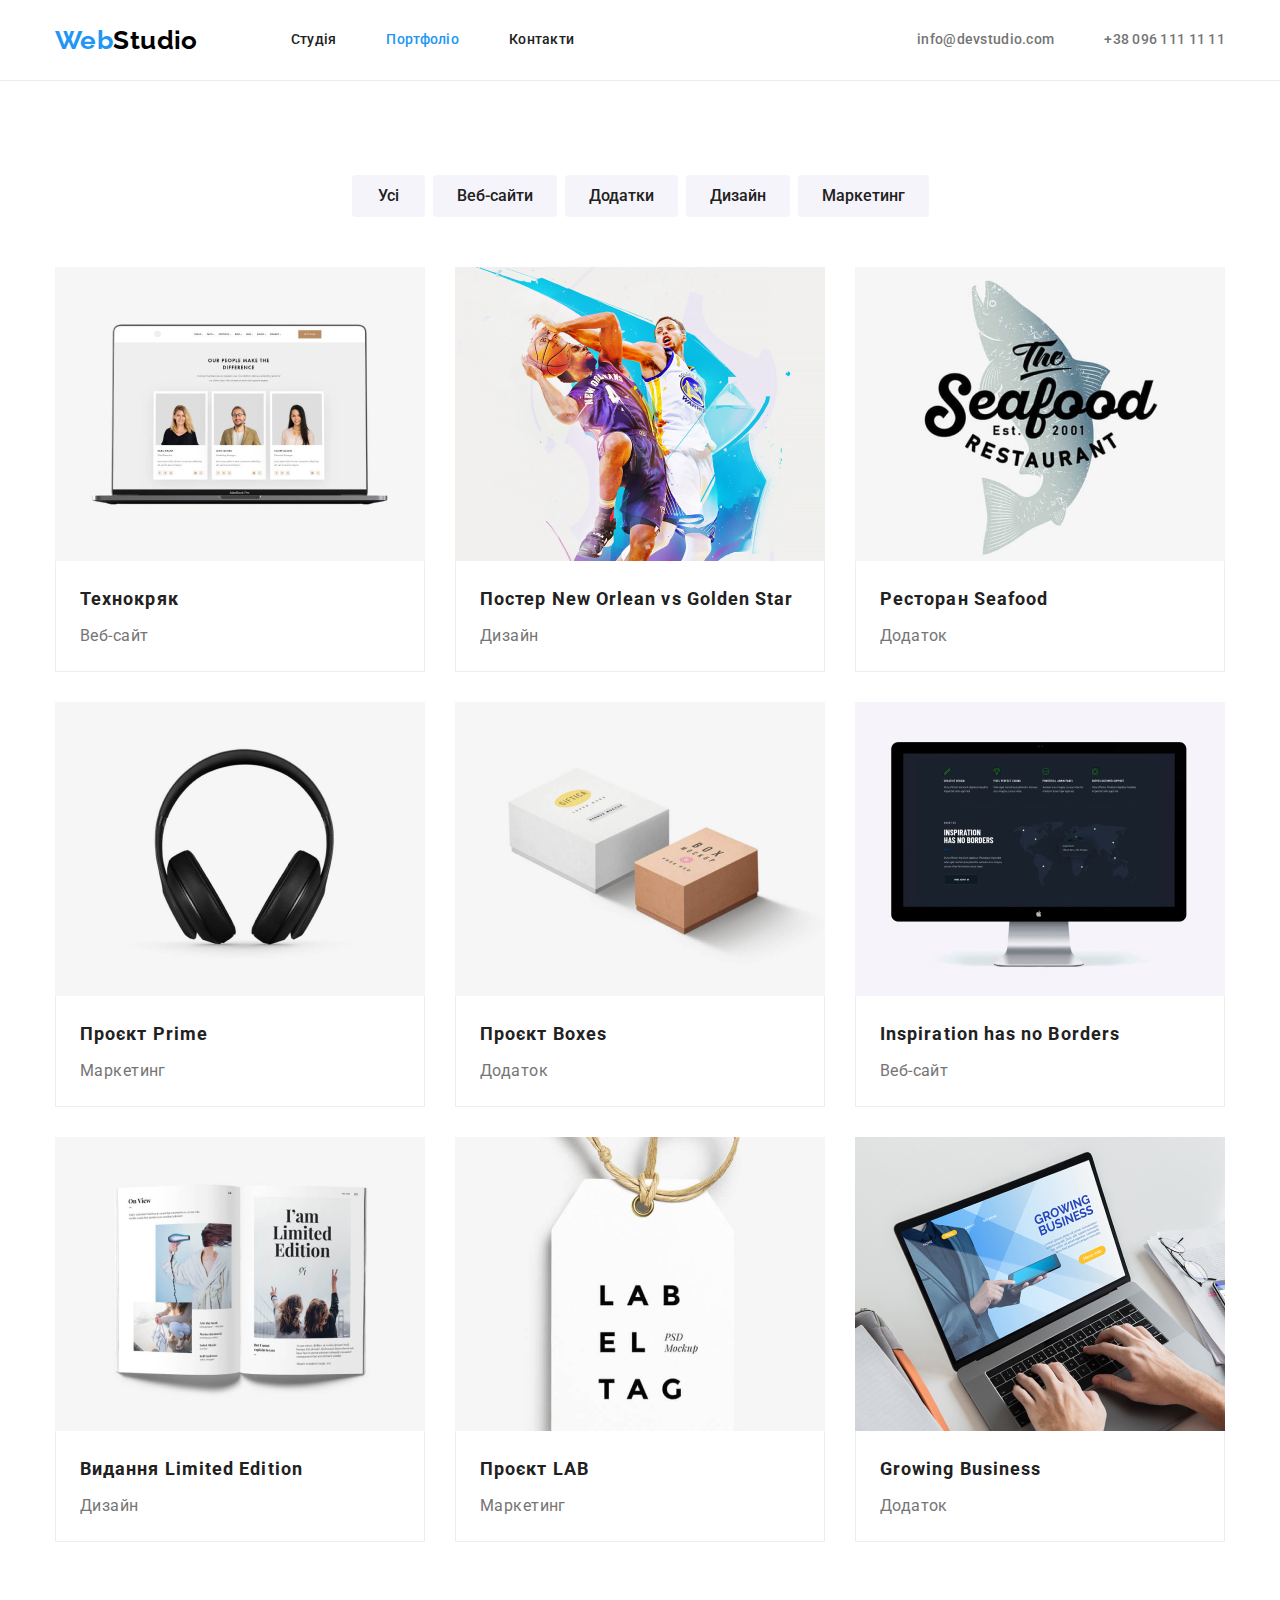
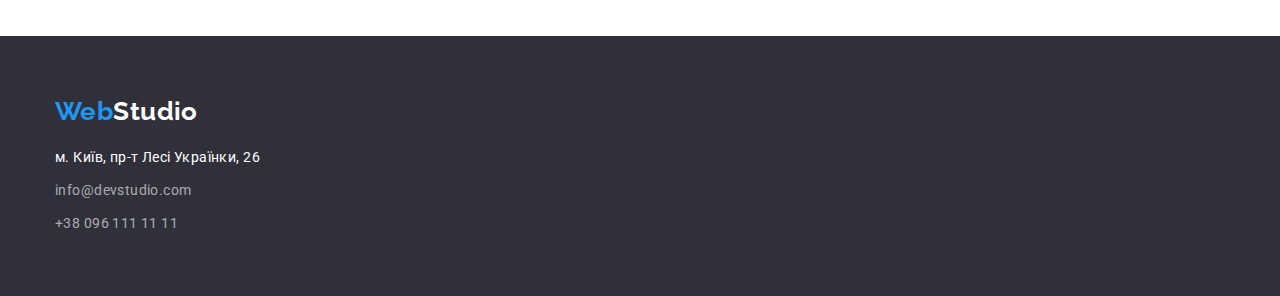
==== portfolio.html @ 375763c1 "Add files via upload" ====
<!DOCTYPE html>
<html lang="uk-UA">
<head>
    <meta charset="UTF-8" />
    <meta http-equiv="X-UA-Compatible" content="IE=edge" />
    <meta name="viewport" content="width=device-width, initial-scale=1.0" />
    <title>Портфоліо</title>
    <link rel="preconnect" href="https://fonts.googleapis.com" />
    <link rel="preconnect" href="https://fonts.gstatic.com" crossorigin />
    <link
        href="https://fonts.googleapis.com/css2?family=Raleway:wght@700&family=Roboto:wght@400;500;700;900&display=swap"
        rel="stylesheet" />
    <link rel="stylesheet"
        href="https://cdnjs.cloudflare.com/ajax/libs/modern-normalize/1.1.0/modern-normalize.min.css" />
    <link rel="stylesheet" href="./css/style.css" />
</head>

<body>
    <!-- Header -->
    <header>
        <div class="container main-nav">
            <nav class="nav">
                <a href="./index.html" class="logo">Web<span class="web">Studio</span></a>
                <!-- Menu Nav -->
                <ul class="site-nav list">
                    <li class="item"><a href="./index.html" class="link">Студія</a></li>
                    <li class="item"><a href="./portfolio.html" class="link current">Портфоліо</a></li>
                    <li class="item"><a href="" class="link">Контакти</a></li>
                </ul>
            </nav>
            <!-- contacts -->
            <ul class="contacts-nav list">
                <li class="item">
                    <a href="mailto:info@devstudio.com" class="contacts">info@devstudio.com</a>
                </li>
                <li class="item">
                    <a href="tel:+380961111111" class="contacts">+38 096 111 11 11</a>
                </li>
            </ul>
        </div>
    </header>
    <!-- Main -->
    <main>
    <!-- Project -->
        <!-- <h1>Наші проекти</h1> -->
     <section class="project section">
        <div class="container">
            <ul class="project-filter list ">
                <li class="item"><button type="button" class="button primary">Усі</button></li>
                <li class="item"><button type="button" class="button primary">Веб-сайти</button></li>
                <li class="item"><button type="button" class="button primary">Додатки</button></li>
                <li class="item"><button type="button" class="button primary">Дизайн</button></li>
                <li class="item"><button type="button" class="button primary">Маркетинг</button></li>
            </ul>
        </div>
        <div class="container">
            <ul class="project-group list">
                <li class="item">
                    <img class="image" src="./images/project-1.jpg"  alt="Технокряк" width="370">
                    <div class="description">
                        <h2 class="second-title">Технокряк</h2>
                        <p>Веб-сайт</p>
                    </div>
                </li>
                <li class="item">
                    <img class="image" src="./images/project-2.jpg"  alt="Постер New Orlean vs Golden Star" width="370">
                    <div class="description">
                        <h2 class="second-title">Постер New Orlean vs Golden Star</h2>
                        <p>Дизайн</p>
                    </div>
                </li>
                <li class="item">
                    <img class="image" src="./images/project-3.jpg"  alt="Ресторан Seafood" width="370">
                    <div class="description">
                        <h2 class="second-title">Ресторан Seafood</h2>
                        <p>Додаток</p>
                    </div>
                </li>
                <li class="item">
                    <img class="image" src="./images/project-4.jpg"  alt="Проєкт Prime" width="370">
                    <div class="description">
                        <h2 class="second-title">Проєкт Prime</h2>
                        <p>Маркетинг</p>
                    </div>
                </li>
                <li class="item">
                    <img class="image" src="./images/project-5.jpg"  alt="ППроєкт Boxes" width="370">
                    <div class="description">
                        <h2 class="second-title">Проєкт Boxes</h2>
                        <p>Додаток</p>
                    </div>
                </li>
                <li class="item">
                    <img class="image" src="./images/project-6.jpg"  alt="Inspiration has no Borders" width="370">
                    <div class="description">
                        <h2 class="second-title">Inspiration has no Borders</h2>
                        <p>Веб-сайт</p>
                    </div>
                </li>
                <li class="item">
                    <img class="image" src="./images/project-7.jpg"  alt="Видання Limited Edition" width="370">
                    <div class="description">
                        <h2 class="second-title">Видання Limited Edition</h2>
                        <p>Дизайн</p>
                    </div>
                </li>
                <li class="item">
                    <img class="image" src="./images/project-8.jpg"  alt="Проєкт LAB" width="370">
                    <div class="description">
                        <h2 class="second-title">Проєкт LAB</h2>
                        <p>Маркетинг</p>
                    </div>
                </li>
                <li class="item">
                    <img class="image" src="./images/project-9.jpg"  alt="Growing Business" width="370">
                    <div class="description">
                        <h2 class="second-title">Growing Business</h2>
                        <p>Додаток</p>
                    </div>
                </li>
            </ul>
        </div>  
        </section>
    </main>
    <!-- Footer -->
<footer class="footer">
    <div class="container">
        <a href="./index.html" class="logo">Web<span class="web">Studio</span></a>
        <address class="address">
            <p>м. Київ, пр-т Лесі Українки, 26</p>
            <a href="mailto:info@devstudio.com" class="mailme">info@devstudio.com</a> <br />
            <a href="tel:+380961111111">+38 096 111 11 11</a>
        </address>
    </div>
</footer>
</body>
</html>
---- css/style.css ----
/* цвет заголовков #212121  */
/* основной цвет #757575 */
/* белый цвет фона #FFFFFF */
/* акцент  #2196F3 */
/* вторичный цвет фона #F5F4FA */
/* футер контакт rgba(255, 255, 255, 0.6) */
/* цвет подвала #2F303A */

:root {
  --primery-text-color: #757575;
  --title-text-color: #212121;
  --accent-color: #2196f3;
  --primary-color-white: #ffffff;
  --color-black: #000;
  --primary-bg-color: #F5F5F5;
  --second-bg-color: #f5f4fa;
  --footer-contact-color: rgba(255, 255, 255, 0.6);
  --footer-order-color: #2F303A;
}

html {
  box-sizing: border-box;
}

img {
  display: block;
  max-width: 100%;
}
body {
  margin: 0px;
  color: var(--primery-text-color);
  font-size: 14px;
  font-family: "Roboto", sans-serif;
  letter-spacing: 0.03em;
}

.list {
  list-style: none;
  padding: 0;
  margin: 0;
}

.section {
  padding-top: 94px;
  padding-bottom: 94px;
}

header {
  background-color: var(--primary-color-white);
  border-bottom: 1px solid #ECECEC;
}

.main-nav,
.site-nav,
.nav,
.contacts-nav {
  display: flex;
}

.main-nav {
  align-items: center;
}
 
.logo {
  color: var(--accent-color);
  font-family: "Raleway", sans-serif;
  font-weight: 700;
  font-size: 26px;
  line-height: 1.19;
  text-decoration: none;
}

.main-nav .logo {
  margin-right: 93px;
  margin-top: auto;
  margin-bottom: auto;
}

.logo:focus {
  color: var(--accent-color);
}

.web {
  color: var(--color-black);
}

/* Menu Nav */

.site-nav .item a {
  display: block;
  padding-top: 32px;
  padding-bottom: 32px;
}

.site-nav .item + .item {
  margin-left: 50px;
}

.site-nav .link {
  color: var(--title-text-color);
  font-weight: 500;
  line-height: 1.14;
  letter-spacing: 0.02em;
  text-decoration: none;
}

.site-nav .link:hover,
.site-nav .link:focus {
  color: var(--accent-color);
}

.site-nav .link.current {
  color: var(--accent-color);
}
/* contacts */

.contacts-nav .contacts {
  color: var(--primery-text-color);
  font-weight: 500;
  line-height: 1.14;
  letter-spacing: 0.02em;
  text-decoration: none;
}

.contacts-nav .contacts:hover,
.contacts-nav .contacts:focus {
  color: var(--accent-color);
}

.contacts-nav .item + .item {
  margin-left: 50px;
}

.contacts-nav {
  margin-left: auto;
}

.contacts-nav .contacts {
  display: block;
  padding-top: 32px;
  padding-bottom: 32px;
}

/* order */

.hero  {
  padding-top: 200px;
  padding-bottom: 200px;
}

.order {
  text-align: center;
  background: var(--footer-order-color);
}

.order-title {
  color: var(--primary-color-white);
  font-weight: 900;
  font-size: 44px;
  line-height: 1.36;
  letter-spacing: 0.06em;
  margin-top: 0;
  margin-bottom: 30px;

}

.order .button {            
  font-weight: 700;
  font-size: 16px;
  line-height: 1.87;
  letter-spacing: 0.06em;
  padding: 10px 32px;
  min-width: 216px;
  border: transparent;
}

/* Features */

.features {
  padding-bottom: 0;
}

.features-list {
  display: flex;
}

.features-list .item + .item {
  margin-left: 30px;
}
.features-list .title {
  min-width: 270px;
  font-weight: 700;
  font-size: 14px;
  line-height: 1.14;
  margin-top: 0;
  margin-bottom: 10px;
  color: var(--title-text-color);
}

.features-list p {
  line-height: 1.71;
  margin-top: 0;
  margin-bottom: 0;
}

/* About US  */

.section-title {
  color: var(--title-text-color);
  font-weight: 700;
  font-size: 36px;
  line-height: 1.16;
  text-align: center;
  margin-top: 0;
  margin-bottom: 50px;
}

.about-list {
  display: flex;
  justify-content: center;
}

.about-item:not(:last-child) {
  margin-right: 30px;

}

/* Team  */

.team {
  background-color: var(--second-bg-color);
}
.team-list{
  display: flex;
  justify-content: space-between;
}

.team-grup .team-list .item + .item {
  margin-lest: 30px;
}

.team-grup .description {
  padding-top: 30px;
  padding-bottom: 30px;
  background-color: var(--primary-color-white);
}
.team-list .title {
  color: var(--title-text-color);
  font-weight: 500;
  font-size: 16px;
  line-height: 1.18;
  text-align: center;
  margin-top: 0;
  margin-bottom: 10px;
}

.team-list p {
  font-size: 16px;
  line-height: 1.18;
  text-align: center;
  margin-top: 0;
  margin-bottom: 0;
}

/* footer */

.footer {
  background: var(--footer-order-color);
  padding-top: 60px;
  padding-bottom: 60px;
}

.footer .logo {
  display: inline-block;
  margin-bottom: 20px;
  
}

.footer .web {
  color: var(--primary-color-white);
}

.footer .address p {
  font-style: normal;
  color: var(--primary-color-white);
  line-height: 1.71;
  margin-top: 0;
  margin-bottom: 9px;
}

 .address a {
  font-style: normal;
  color: var(--footer-contact-color);
  line-height: 1.71;
  text-decoration: none;
  margin-top: 0;
  
}
.footer .mailme{
margin-bottom: 9px;
display: inline-block;
}

/* Buttom */

.button {
  display: inline-block;
  border-radius: 4px;
  padding: 6px 22px;
  min-width: 73px;

  color: var(--primary-color-white);
  background-color: var(--accent-color);
  
  font-family: inherit;
  cursor: pointer;
  text-align: center;

}

.button.primary {
  color: var(--title-text-color);
  background-color: var(--second-bg-color);
}

.button.second {
  color: var(--primary-color-white);
  background-color: var(--accent-color);
}

/* Project */

/* Filter */

.project-filter .item + .item {
  margin-left: 8px;
}

.project-filter .button {
  font-weight: 500;
  font-size: 16px;
  line-height: 1.62;
  padding: 6px 22px;
}

.project-filter .button:hover,
.project-filter .button:focus {
  color: var(--primary-color-white);
  background-color: var(--accent-color);
}

/* Gruop */

.project-filter {
  display: flex;
  justify-content: center;
  margin-bottom: 50px;
}

.project-filter .button {
  border-color: transparent;
}

.project-group {
  display: flex;
  flex-wrap: wrap;
}

.project-group .description {
  padding-top: 20px;
  padding-right: 24px;
  padding-bottom: 20px;
  padding-left: 24px;
  border-right: 1px solid #EEEEEE;
  border-bottom: 1px solid #EEEEEE;
  border-left: 1px solid #EEEEEE;
}


.project-group .item {
  width: calc((100% - 60px)/3);
  margin-right: 30px;
  margin-bottom: 30px;
}

.project-group .item:nth-last-child(-n + 3){
  margin-bottom: 0;
}

.project-group .item:nth-child(3n) {
  margin-right: 0;
}

.project-group .image {
  display: block;
}

.project-group .second-title {
  color: var(--title-text-color);
  font-weight: 700;
  font-size: 18px;
  line-height: 2;
  letter-spacing: 0.06em;
  margin-top: 0px;
  margin-bottom: 4px;
}

.project .project-group p {
  font-size: 16px;
  line-height: 1.87;
  margin-top: 0;
  margin-bottom: 0;
}

.container {
  width: 1200px;
  padding-left: 15px;
  padding-right: 15px;
  margin-left:  auto;
  margin-right: auto;
  /* outline: 1px solid red;
} */
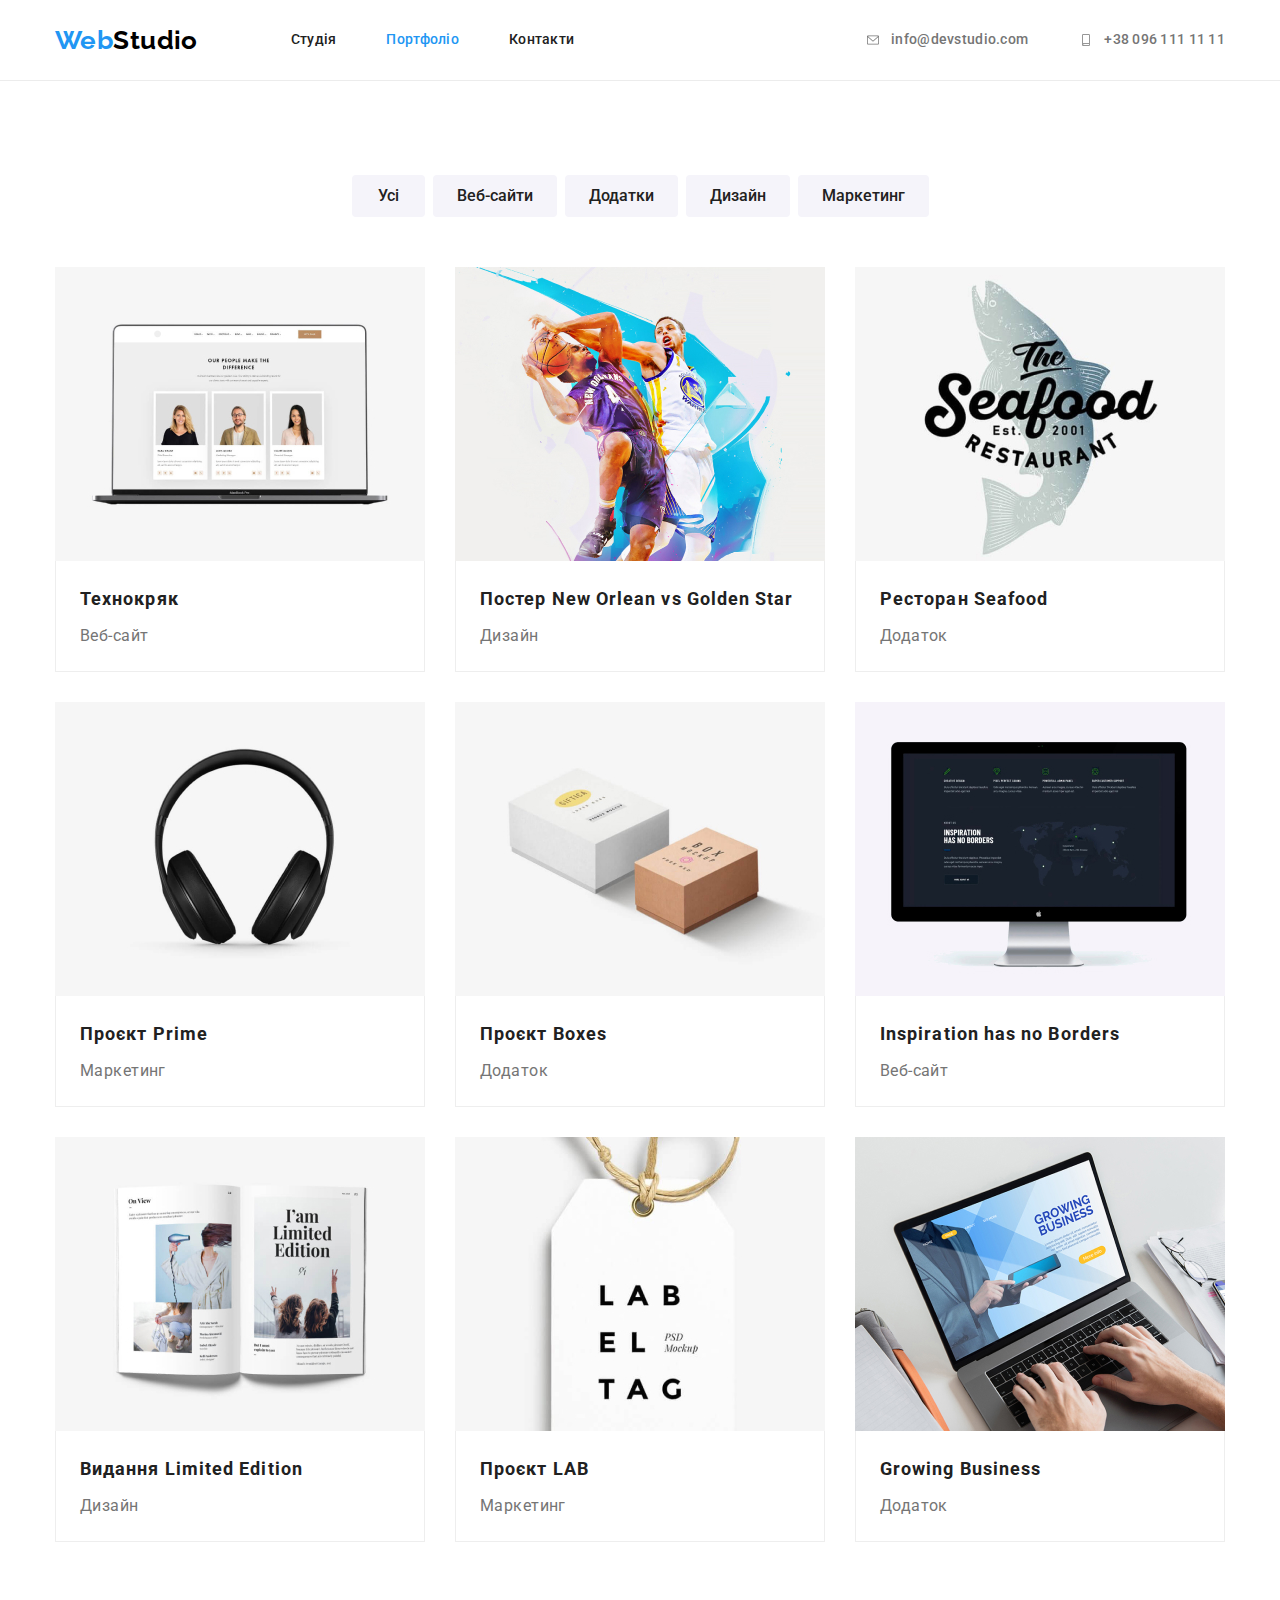
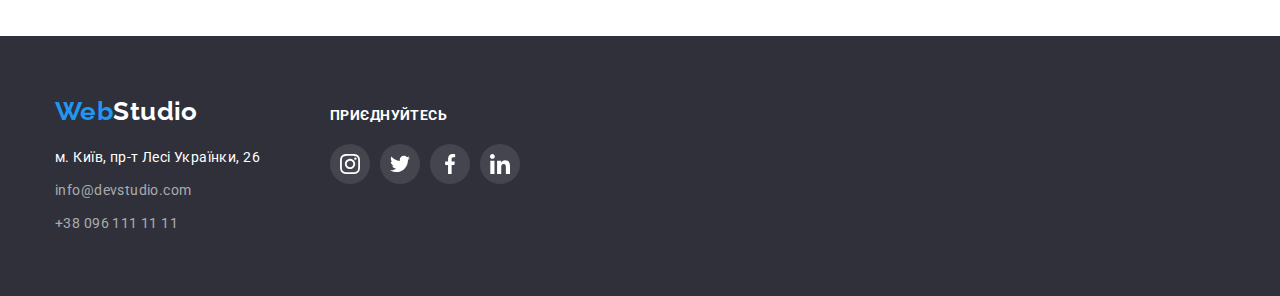
==== commit 4c34cee7: "all done" ====
--- a/portfolio.html
+++ b/portfolio.html
@@ -17,28 +17,40 @@
 
 <body>
     <!-- Header -->
-    <header>
-        <div class="container main-nav">
-            <nav class="nav">
-                <a href="./index.html" class="logo">Web<span class="web">Studio</span></a>
-                <!-- Menu Nav -->
-                <ul class="site-nav list">
-                    <li class="item"><a href="./index.html" class="link">Студія</a></li>
-                    <li class="item"><a href="./portfolio.html" class="link current">Портфоліо</a></li>
-                    <li class="item"><a href="" class="link">Контакти</a></li>
-                </ul>
-            </nav>
-            <!-- contacts -->
-            <ul class="contacts-nav list">
-                <li class="item">
-                    <a href="mailto:info@devstudio.com" class="contacts">info@devstudio.com</a>
-                </li>
-                <li class="item">
-                    <a href="tel:+380961111111" class="contacts">+38 096 111 11 11</a>
-                </li>
+<header>
+    <div class="container main-nav">
+        <nav class="nav">
+            <a href="./index.html" class="logo">Web<span class="web">Studio</span></a>
+            <!-- Menu Nav -->
+            <ul class="site-nav list">
+                <li class="item"><a href="./index.html" class="link">Студія</a></li>
+                <li class="item"><a href="./portfolio.html" class="link current">Портфоліо</a></li>
+                <li class="item"><a href="" class="link">Контакти</a></li>
             </ul>
-        </div>
-    </header>
+        </nav>
+        <!-- contacts -->
+        <ul class="contacts-nav list">
+            <li class="item">
+                <a href="mailto:info@devstudio.com" class="contacts">
+                    <svg class="contact-icon list" width="16px" height="12px">
+                        <use href="./images/icons.svg#icon-mail">
+                        </use>
+                    </svg>
+                    info@devstudio.com
+                </a>
+            </li>
+            <li class="item">
+                <a href="tel:+380961111111" class="contacts">
+                    <svg class="contact-icon list" width="16px" height="12px">
+                        <use href="./images/icons.svg#icon-phone">
+                        </use>
+                    </svg>
+                    +38 096 111 11 11
+                </a>
+            </li>
+        </ul>
+    </div>
+</header>
     <!-- Main -->
     <main>
     <!-- Project -->
@@ -123,15 +135,54 @@
         </section>
     </main>
     <!-- Footer -->
-<footer class="footer">
-    <div class="container">
-        <a href="./index.html" class="logo">Web<span class="web">Studio</span></a>
-        <address class="address">
-            <p>м. Київ, пр-т Лесі Українки, 26</p>
-            <a href="mailto:info@devstudio.com" class="mailme">info@devstudio.com</a> <br />
-            <a href="tel:+380961111111">+38 096 111 11 11</a>
-        </address>
-    </div>
-</footer>
+    <footer class="footer">
+        <div class="container">
+            <div class="footer-contact">
+                <a href="./index.html" class="logo">Web<span class="web">Studio</span></a>
+                <address class="address">
+                    <p>м. Київ, пр-т Лесі Українки, 26</p>
+                    <a href="mailto:info@devstudio.com" class="mailme">info@devstudio.com</a> <br />
+                    <a href="tel:+380961111111">+38 096 111 11 11</a>
+                </address>
+            </div>
+            <div class="footer-social">
+                <h2 class="second-title">приєднуйтесь</h2>
+                <ul class="social-list list">
+                    <li class="social-item">
+                        <a href="" class="social-link">
+                            <svg class="" width="20px" height="20px">
+                                <use href="./images/icons.svg#icon-team-instagram">
+                                </use>
+                            </svg>
+                        </a>
+                    </li>
+                    <li class="social-item">
+                        <a href="" class="social-link">
+                            <svg class="" width="20px" height="20px">
+                                <use href="./images/icons.svg#icon-team-twitter">
+                                </use>
+                            </svg>
+                        </a>
+                    </li>
+                    <li class="social-item">
+                        <a href="" class="social-link">
+                            <svg class="" width="20px" height="20px">
+                                <use href="./images/icons.svg#icon-team-facebook">
+                                </use>
+                            </svg>
+                        </a>
+                    </li>
+                    <li class="social-item">
+                        <a href="" class="social-link">
+                            <svg class="" width="20px" height="20px">
+                                <use href="./images/icons.svg#icon-team-linkedin">
+                                </use>
+                            </svg>
+                        </a>
+                    </li>
+                </ul>
+            </div>
+        </div>
+    </footer>
 </body>
 </html>--- a/css/style.css
+++ b/css/style.css
@@ -5,6 +5,8 @@
 /* вторичный цвет фона #F5F4FA */
 /* футер контакт rgba(255, 255, 255, 0.6) */
 /* цвет подвала #2F303A */
+/* цвет иконок #AFB1B8 */
+/* цвет границы блока */
 
 :root {
   --primery-text-color: #757575;
@@ -13,9 +15,11 @@
   --primary-color-white: #ffffff;
   --color-black: #000;
   --primary-bg-color: #F5F5F5;
-  --second-bg-color: #f5f4fa;
+  --second-bg-color: #F5F4FA;
   --footer-contact-color: rgba(255, 255, 255, 0.6);
   --footer-order-color: #2F303A;
+  --icon-border-color: #AFB1B8;
+  --border-color: #EEEEEE;
 }
 
 html {
@@ -127,6 +131,13 @@
   color: var(--accent-color);
 }
 
+.contact-icon {
+  fill: currentColor;
+  margin-right: 10px;
+  align-items: center;
+  justify-content: center;
+}
+
 .contacts-nav .item + .item {
   margin-left: 50px;
 }
@@ -136,9 +147,10 @@
 }
 
 .contacts-nav .contacts {
-  display: block;
+  display: flex;
   padding-top: 32px;
   padding-bottom: 32px;
+  align-items: center;
 }
 
 /* order */
@@ -151,6 +163,22 @@
 .order {
   text-align: center;
   background: var(--footer-order-color);
+}
+
+.overlay {
+  max-width: 1600px;
+  height: 600px;
+  margin-left: auto;
+  margin-right: auto;
+  background-image: linear-gradient(
+    to right, 
+    rgba(47, 48, 58, 0.4),
+    rgba(47, 48, 58, 0.4)
+    ),
+    url(../images/hero.jpg);
+  background-size: cover;
+  background-repeat: no-repeat;
+  background-position: center;
 }
 
 .order-title {
@@ -203,6 +231,16 @@
   margin-bottom: 0;
 }
 
+.icon-features {
+  display: flex;
+  margin-bottom: 30px;
+  height: 120px;
+  align-items: center;
+  justify-content: center;
+  background-color: var(--second-bg-color);
+  border-radius: 4px;
+}
+
 /* About US  */
 
 .section-title {
@@ -236,13 +274,18 @@
 }
 
 .team-grup .team-list .item + .item {
-  margin-lest: 30px;
-}
-
+  margin-left: 30px;
+}
+
+.team-list .item {
+    box-shadow: 0px 1px 3px rgb(0 0 0 / 12%), 0px 1px 1px rgb(0 0 0 / 14%), 0px 2px 1px rgb(0 0 0 / 20%);
+    border-radius: 0px 0px 4px 4px;
+}
 .team-grup .description {
   padding-top: 30px;
   padding-bottom: 30px;
   background-color: var(--primary-color-white);
+  border-radius: 0px 0px 4px 4px;
 }
 .team-list .title {
   color: var(--title-text-color);
@@ -259,7 +302,63 @@
   line-height: 1.18;
   text-align: center;
   margin-top: 0;
-  margin-bottom: 0;
+  margin-bottom: 16px;
+}
+
+.social-list {
+  display: flex;
+  justify-content: center;
+}
+
+.social-item + .social-item {
+  margin-left: 10px;
+}
+
+.social-link {
+  display: flex;
+  width: 40px;
+  height: 40px;
+  justify-content: center;
+  align-items: center;
+  fill: var(--icon-border-color);
+}
+
+.social-link:hover,
+.social-link:active {
+  cursor: pointer;
+  background-color: var(--accent-color);
+  border-radius: 50%;
+  fill: var(--primary-color-white);
+}
+
+/* Clients */
+
+.clients-iten + .clients-iten {
+  margin-left: 30px;
+}
+
+
+.clients-list {
+  display: flex;
+}
+
+.clients-link {
+  display: flex;
+  width: 170px;
+  height: 92px;
+  justify-content: center;
+  align-items: center;
+  border: 1px solid var(--icon-border-color);
+  border-radius: 4px;
+  fill: var(--icon-border-color);
+}
+
+.clients-link:hover,
+.clients-link:active {
+  cursor: pointer;
+  border: 1px solid var(--accent-color);
+  border-radius: 4px;
+  fill: var(--accent-color);
 }
 
 /* footer */
@@ -301,6 +400,36 @@
 display: inline-block;
 }
 
+.footer .container {
+  display: flex;
+}
+
+.footer .second-title {
+  font-style: normal;
+  color: var(--primary-color-white);
+  font-size: 14px;
+  line-height: 1.17;
+  letter-spacing: 0.03em;
+  text-transform: uppercase;
+  margin-bottom: 20px;
+}
+
+.footer-contact {
+  margin-right: 70px;
+}
+
+.footer-social .social-link {
+  fill: var(--primary-color-white);
+  background-color: rgba(255, 255, 255, 0.1);
+  border-radius: 50%;
+}
+
+.footer-social .social-link:hover,
+.footer-social .social-link:active {
+  cursor: pointer;
+  background-color: var(--accent-color);
+}
+
 /* Buttom */
 
 .button {
@@ -347,6 +476,8 @@
 .project-filter .button:focus {
   color: var(--primary-color-white);
   background-color: var(--accent-color);
+  box-shadow: 0px 3px 1px rgba(0, 0, 0, 0.1), 0px 1px 2px rgba(0, 0, 0, 0.08), 0px 2px 2px rgba(0, 0, 0, 0.12);
+  border-radius: 4px;
 }
 
 /* Gruop */
@@ -364,6 +495,12 @@
 .project-group {
   display: flex;
   flex-wrap: wrap;
+}
+
+.project-group .item:hover {
+  cursor: pointer;
+  border: 1px solid var(--border-color);
+  box-shadow: 0px 1px 1px rgba(0, 0, 0, 0.12), 0px 4px 4px rgba(0, 0, 0, 0.06), 1px 4px 6px rgba(0, 0, 0, 0.16);
 }
 
 .project-group .description {
@@ -371,9 +508,9 @@
   padding-right: 24px;
   padding-bottom: 20px;
   padding-left: 24px;
-  border-right: 1px solid #EEEEEE;
-  border-bottom: 1px solid #EEEEEE;
-  border-left: 1px solid #EEEEEE;
+  border-right: 1px solid var(--border-color);
+  border-bottom: 1px solid var(--border-color);
+  border-left: 1px solid var(--border-color);
 }
 
 
@@ -418,5 +555,6 @@
   padding-right: 15px;
   margin-left:  auto;
   margin-right: auto;
-  /* outline: 1px solid red;
-} */
+}
+
+/* <svg><use href="./images/sprite.svg#icon-mail"></use></svg> */